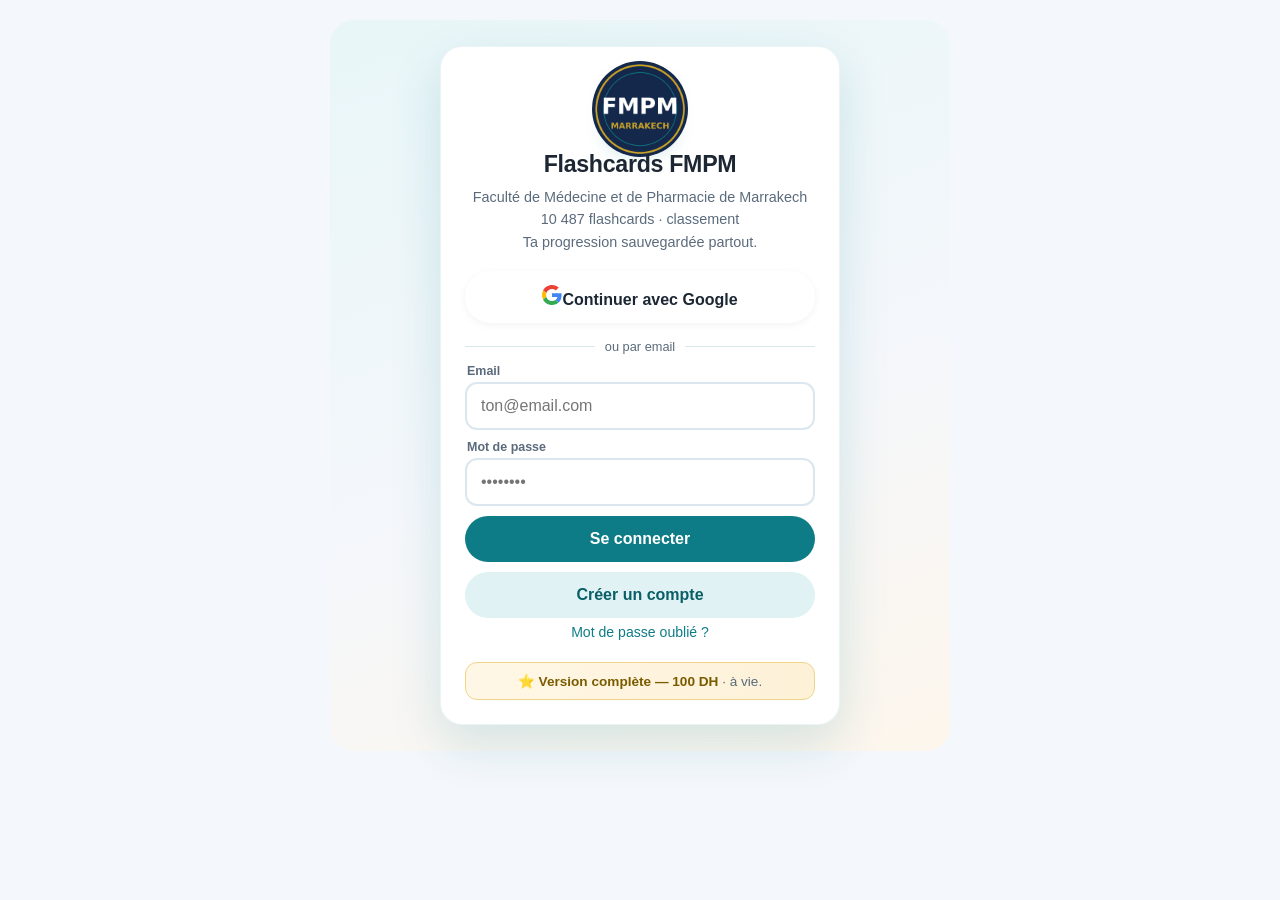
==== classement.html @ a7684d98 "Flashcards fmpm-flashcards app" ====
<!DOCTYPE html>
<html lang="fr">
<head>
<meta charset="UTF-8">
<meta name="viewport" content="width=device-width, initial-scale=1.0, viewport-fit=cover">
<meta name="theme-color" content="#0e7c86">
<title>Classement — Flashcards FMPM</title>
<link rel="stylesheet" href="styles.css">
<link rel="manifest" href="manifest.json">
</head>
<body>
<div id="app"></div>
<script>
/* Vigie de demarrage : si l'app ne s'affiche pas (module bloque,
   navigateur trop ancien...), affiche un message d'aide au lieu d'une page blanche. */
(function () {
  var app = document.getElementById('app');
  if (!app) return;
  function card(title, body) {
    if (app.children.length) return;
    app.innerHTML =
      '<div style="min-height:70vh;display:flex;align-items:center;justify-content:center;padding:24px;font-family:-apple-system,Segoe UI,Roboto,Arial,sans-serif;">' +
      '<div style="max-width:420px;background:#fff;border-radius:16px;box-shadow:0 8px 24px rgba(14,124,134,.15);padding:28px 24px;text-align:center;color:#1c2733;">' +
      '<div style="font-size:2rem;margin-bottom:8px;">&#129657;</div>' +
      '<h2 style="margin:0 0 8px;font-size:1.1rem;">' + title + '</h2>' +
      '<p style="margin:0;font-size:.92rem;line-height:1.6;color:#5b6b7c;">' + body + '</p></div></div>';
  }
  var noImportMap = !('supports' in HTMLScriptElement) || !HTMLScriptElement.supports('importmap');
  if (noImportMap) {
    card('Mets \u00e0 jour ton navigateur',
      'Cette app a besoin d\u2019un navigateur r\u00e9cent. Sur iPhone : R\u00e9glages \u2192 G\u00e9n\u00e9ral \u2192 Mise \u00e0 jour logicielle, ou ouvre ce lien dans Chrome.');
    return;
  }
  setTimeout(function () {
    card('La page n\u2019arrive pas \u00e0 charger',
      'V\u00e9rifie ta connexion internet, d\u00e9sactive ton bloqueur de pub pour ce site, puis recharge la page. Si \u00e7a persiste, ouvre le lien dans Chrome ou un Safari \u00e0 jour.');
  }, 9000);
})();
</script>
</div>
<div id="toast" class="toast" hidden></div>
<script type="module" src="js/classement.js"></script>
<script>
if ('serviceWorker' in navigator) {
  window.addEventListener('load', () => {
    navigator.serviceWorker.register('sw.js').catch(() => {});
  });
}
</script>
</body>
</html>
---- styles.css ----
:root{
  --teal:#0e7c86; --teal-dark:#0a5f66; --teal-light:#e0f2f4;
  --bg:#f4f7fb; --card:#ffffff; --ink:#1c2733; --muted:#5b6b7c;
  --gold:#f5c542; --green:#22a06b; --red:#e05252;
  --radius:16px;
}
*{box-sizing:border-box; -webkit-tap-highlight-color:transparent;}
html,body{margin:0;padding:0;}
body{
  font-family:-apple-system,BlinkMacSystemFont,"Segoe UI",Roboto,Arial,sans-serif;
  background:var(--bg); color:var(--ink);
  min-height:100vh; padding-bottom:86px;
}
#app{max-width:640px;margin:0 auto;padding:14px 14px 20px;}

/* ---------- boot / login ---------- */
.boot{text-align:center;padding:70px 20px;color:var(--muted);}
.boot-logo{font-size:3.2rem;}
.boot-title{font-size:1.5rem;font-weight:800;color:var(--ink);margin-top:8px;}
.boot-sub{margin-top:6px;font-size:.9rem;}
.login-wrap{
  min-height:78vh;display:flex;align-items:center;justify-content:center;
  background:linear-gradient(160deg,#e8f6f8 0%,#f4f7fb 55%,#fdf6ec 100%);
  border-radius:24px;padding:26px 16px;margin:6px -4px 0;
}
.login-card{background:var(--card);border-radius:22px;padding:30px 24px 24px;width:100%;max-width:400px;
  box-shadow:0 18px 50px rgba(14,124,134,.16);border:1px solid rgba(14,124,134,.08);}
.login-logo{width:64px;height:64px;margin:0 auto 10px;border-radius:20px;font-size:2rem;
  display:flex;align-items:center;justify-content:center;color:#fff;
  background:linear-gradient(135deg,#0e7c86,#19b3c0);box-shadow:0 8px 20px rgba(14,124,134,.35);}
.login-card h1{margin:0;text-align:center;font-size:1.45rem;letter-spacing:-.3px;}
.login-sub{text-align:center;color:var(--muted);font-size:.9rem;line-height:1.55;margin:8px 0 18px;}
.btn-google{background:#fff;color:#1c2733;border:1.5px solid #dbe7ee;display:flex;align-items:center;
  justify-content:center;gap:10px;box-shadow:0 2px 8px rgba(0,0,0,.05);}
.btn-google:active{background:#f4f7fb;border-color:#b9cdd9;}
.btn-google:disabled{opacity:.6;}
.fld{display:block;margin-top:10px;}
.fld > span{display:block;font-size:.78rem;font-weight:700;color:var(--muted);margin:0 2px 4px;}
.fld .input{margin-top:0;}
.login-pro{margin-top:16px;text-align:center;font-size:.85rem;color:var(--muted);
  background:linear-gradient(90deg,#fff7e6,#fdf1d7);border:1px solid #f0d488;border-radius:12px;padding:10px 12px;}
.login-pro b{color:#7a5b00;}
.btn{display:block;width:100%;border:none;border-radius:999px;padding:14px;font:inherit;
  font-weight:700;font-size:1rem;cursor:pointer;margin-top:10px;}
.btn-primary{background:var(--teal);color:#fff;}
.btn-primary:active{background:var(--teal-dark);}
.btn-ghost{background:var(--teal-light);color:var(--teal-dark);}
.btn-warn{background:#fff7e6;color:#7a5b00;border:2px solid var(--gold);}
.input{width:100%;font:inherit;padding:13px 14px;border:2px solid #dbe7ee;border-radius:12px;margin-top:8px;}
.input:focus{outline:none;border-color:var(--teal);}
.hr{display:flex;align-items:center;gap:10px;color:var(--muted);font-size:.8rem;margin:16px 0 6px;}
.hr::before,.hr::after{content:"";flex:1;height:1px;background:#dbe7ee;}
.err{background:#fdecec;color:#a02c2c;border-radius:10px;padding:10px 12px;font-size:.85rem;margin-top:10px;display:none;}
.linklike{background:none;border:none;color:var(--teal);font:inherit;font-size:.88rem;cursor:pointer;padding:6px 0;}

/* ---------- header / cards ---------- */
.topbar{display:flex;align-items:center;justify-content:space-between;margin:4px 2px 12px;}
.topbar h2{margin:0;font-size:1.2rem;}
.streak{background:#fff;border-radius:999px;padding:7px 14px;font-weight:800;font-size:.9rem;
  box-shadow:0 2px 8px rgba(0,0,0,.06);}
.xpbar{background:var(--card);border-radius:var(--radius);padding:12px 14px;margin-bottom:12px;
  box-shadow:0 2px 10px rgba(0,0,0,.05);}
.xpbar .row{display:flex;justify-content:space-between;font-size:.82rem;color:var(--muted);margin-bottom:6px;}
.xpbar .row b{color:var(--ink);}
.track{height:8px;background:#e8eef3;border-radius:99px;overflow:hidden;}
.track > div{height:100%;background:linear-gradient(90deg,var(--teal),#19b3c0);border-radius:99px;transition:width .3s;}
.grid{display:grid;grid-template-columns:1fr 1fr;gap:10px;}
.disc{background:var(--card);border-radius:var(--radius);padding:16px 14px;box-shadow:0 2px 10px rgba(0,0,0,.05);
  cursor:pointer;border:2px solid transparent;text-align:left;font:inherit;}
.disc:active{border-color:var(--teal);}
.disc .emoji{font-size:1.7rem;}
.disc h3{margin:8px 0 2px;font-size:.98rem;}
.disc small{color:var(--muted);font-size:.78rem;}
.disc .pbar{margin-top:10px;}
.chapter{margin:14px 2px 6px;font-size:.82rem;font-weight:800;color:var(--muted);text-transform:uppercase;letter-spacing:.5px;}
.topic{background:var(--card);border-radius:12px;padding:13px 14px;margin-bottom:8px;display:flex;
  align-items:center;justify-content:space-between;gap:10px;cursor:pointer;box-shadow:0 1px 6px rgba(0,0,0,.04);
  border:none;width:100%;font:inherit;text-align:left;}
.topic .t{font-weight:600;font-size:.93rem;}
.topic .c{font-size:.75rem;color:var(--muted);margin-top:2px;}
.topic .pct{font-size:.78rem;font-weight:800;color:var(--teal);white-space:nowrap;}
.back{background:none;border:none;color:var(--teal);font:inherit;font-weight:700;cursor:pointer;padding:8px 0;font-size:.95rem;}

/* ---------- flip cards ---------- */
.progress-line{font-size:.82rem;color:var(--muted);margin:2px 2px 10px;display:flex;justify-content:space-between;}
.fcard{background:var(--card);border-radius:20px;min-height:300px;display:flex;flex-direction:column;
  justify-content:center;align-items:center;text-align:center;padding:28px 22px;cursor:pointer;
  box-shadow:0 8px 24px rgba(14,124,134,.12);user-select:none;}
.fcard .q{font-size:1.12rem;font-weight:700;line-height:1.5;}
.fcard .a{font-size:1.02rem;line-height:1.6;white-space:pre-line;}
.fcard .hint{margin-top:14px;font-size:.75rem;color:var(--muted);}
.fcard.flipped{background:#f0fafb;border:2px solid var(--teal-light);}
.fcard-nav{display:flex;gap:10px;margin-top:14px;}
.fcard-nav .btn{margin-top:0;}
.star-row{display:flex;justify-content:center;gap:10px;margin-top:10px;}
.iconbtn{background:var(--card);border:2px solid #dbe7ee;border-radius:999px;width:52px;height:52px;
  font-size:1.3rem;cursor:pointer;}
.iconbtn.on{border-color:var(--gold);background:#fff7e6;}
.demo-note{background:#fff7e6;border:2px solid var(--gold);border-radius:12px;padding:12px 14px;
  font-size:.85rem;color:#7a5b00;margin-bottom:12px;line-height:1.5;}

/* ---------- lock / paywall ---------- */
.lock{background:var(--card);border-radius:20px;padding:30px 22px;text-align:center;
  box-shadow:0 10px 30px rgba(14,124,134,.12);margin-top:20px;}
.lock .big{font-size:3rem;}
.lock h2{margin:10px 0 6px;}
.lock p{color:var(--muted);font-size:.92rem;line-height:1.6;}
.code-row{display:flex;gap:8px;margin-top:12px;}
.code-row .input{margin-top:0;font-family:monospace;text-transform:uppercase;}

/* ---------- MCQ ---------- */
.mcq-setup{background:var(--card);border-radius:var(--radius);padding:18px;box-shadow:0 2px 10px rgba(0,0,0,.05);}
.opt{display:block;width:100%;text-align:left;background:var(--card);border:2px solid #dbe7ee;
  border-radius:12px;padding:14px;font:inherit;font-size:.95rem;margin-bottom:10px;cursor:pointer;line-height:1.45;}
.opt.correct{border-color:var(--green);background:#e9f9f1;}
.opt.wrong{border-color:var(--red);background:#fdecec;}
.opt:disabled{cursor:default;opacity:.95;}
.opt .letter{display:inline-block;width:26px;height:26px;border-radius:50%;background:var(--teal-light);
  color:var(--teal-dark);font-weight:800;font-size:.8rem;text-align:center;line-height:26px;margin-right:10px;}
.mcq-q{background:var(--card);border-radius:var(--radius);padding:20px 18px;margin-bottom:14px;
  font-size:1.05rem;font-weight:700;line-height:1.55;box-shadow:0 2px 10px rgba(0,0,0,.05);}
.mcq-explain{background:#eef6ff;border-radius:12px;padding:12px 14px;font-size:.88rem;margin:12px 0;line-height:1.55;}
.result{background:var(--card);border-radius:20px;padding:28px 22px;text-align:center;
  box-shadow:0 10px 30px rgba(14,124,134,.12);margin-top:16px;}
.result .score{font-size:2.6rem;font-weight:800;color:var(--teal);}
.quizpick{display:grid;grid-template-columns:1fr 1fr;gap:10px;margin-top:12px;}

/* ---------- leaderboard ---------- */
.tabs{display:flex;gap:8px;margin-bottom:12px;}
.tabs button{flex:1;border:none;border-radius:999px;padding:10px;font:inherit;font-weight:700;
  background:var(--teal-light);color:var(--teal-dark);cursor:pointer;font-size:.88rem;}
.tabs button.on{background:var(--teal);color:#fff;}
.lb-row{display:flex;align-items:center;gap:12px;background:var(--card);border-radius:12px;
  padding:11px 14px;margin-bottom:8px;box-shadow:0 1px 6px rgba(0,0,0,.04);}
.lb-row.me{border:2px solid var(--teal);}
.lb-rank{font-weight:800;width:30px;text-align:center;font-size:1rem;}
.lb-name{flex:1;font-weight:600;font-size:.92rem;}
.lb-xp{font-weight:800;color:var(--teal);font-size:.9rem;white-space:nowrap;}
.avatar{width:34px;height:34px;border-radius:50%;background:var(--teal-light);display:flex;
  align-items:center;justify-content:center;font-weight:800;color:var(--teal-dark);overflow:hidden;flex:none;}
.avatar img{width:100%;height:100%;object-fit:cover;}

/* ---------- plan ---------- */
.week{background:var(--card);border-radius:var(--radius);padding:16px;margin-bottom:10px;
  box-shadow:0 2px 10px rgba(0,0,0,.05);}
.week-head{display:flex;justify-content:space-between;align-items:center;cursor:pointer;
  background:none;border:none;width:100%;font:inherit;text-align:left;padding:0;}
.week-head h3{margin:0;font-size:.98rem;}
.week-head small{color:var(--muted);}
.phase{display:inline-block;font-size:.7rem;font-weight:800;background:var(--teal-light);
  color:var(--teal-dark);border-radius:99px;padding:3px 10px;margin-bottom:8px;}
.task{display:flex;gap:10px;align-items:flex-start;padding:9px 0;border-top:1px solid #eef2f6;
  font-size:.9rem;line-height:1.5;cursor:pointer;}
.task input{width:20px;height:20px;margin-top:2px;accent-color:var(--teal);flex:none;}
.task.done span{text-decoration:line-through;color:var(--muted);}

/* ---------- profile ---------- */
.kv{background:var(--card);border-radius:var(--radius);padding:16px;margin-bottom:10px;
  box-shadow:0 2px 10px rgba(0,0,0,.05);font-size:.92rem;}
.kv .r{display:flex;justify-content:space-between;padding:7px 0;border-bottom:1px solid #eef2f6;}
.kv .r:last-child{border-bottom:none;}
.kv .k{color:var(--muted);}
.kv .v{font-weight:700;}
.badge{display:inline-block;background:linear-gradient(135deg,#f5c542,#e8a91c);color:#5c430a;
  font-weight:800;font-size:.75rem;border-radius:99px;padding:4px 12px;}

/* ---------- MCQ multi-réponses ---------- */
.mopt{display:flex;align-items:flex-start;gap:10px;width:100%;text-align:left;background:var(--card);
  border:2px solid #dbe7ee;border-radius:12px;padding:13px 14px;font:inherit;font-size:.95rem;
  margin-bottom:10px;cursor:pointer;line-height:1.45;}
.mopt .mbox{flex:none;width:24px;height:24px;border-radius:7px;border:2px solid #b9cdd9;margin-top:1px;
  display:flex;align-items:center;justify-content:center;font-size:.85rem;color:#fff;background:#fff;
  transition:all .15s;}
.mopt .letter{display:inline-block;width:26px;height:26px;flex:none;border-radius:50%;background:var(--teal-light);
  color:var(--teal-dark);font-weight:800;font-size:.8rem;text-align:center;line-height:26px;margin-top:0;}
.mopt.sel{border-color:var(--teal);background:#f0fafb;}
.mopt.sel .mbox{background:var(--teal);border-color:var(--teal);}
.mopt.sel .mbox::after{content:"✓";}
.mopt.good{border-color:var(--green);background:#e9f9f1;}
.mopt.good .mbox{background:var(--green);border-color:var(--green);}
.mopt.good .mbox::after{content:"✓";}
.mopt.bad{border-color:var(--red);background:#fdecec;}
.mopt.bad .mbox{background:var(--red);border-color:var(--red);}
.mopt.bad .mbox::after{content:"✕";}
.mopt.missed{border-color:var(--gold);background:#fff7e6;}
.mopt.missed .mbox{border-color:var(--gold);}
.mopt:disabled{cursor:default;}
.mopt .obody{flex:1;}
.mexp{font-size:.83rem;color:var(--muted);margin-top:8px;padding-top:8px;border-top:1px dashed #dbe7ee;line-height:1.55;}
.mexp b{color:var(--ink);}
.confirmbar{position:sticky;bottom:86px;margin:14px -4px 0;padding:10px 4px;
  background:linear-gradient(transparent,var(--bg) 40%);}
.qcm-count{display:grid;grid-template-columns:1fr 1fr;gap:10px;margin-top:12px;}
.qcm-count .btn{margin-top:0;}
.verdict{display:flex;align-items:center;gap:10px;border-radius:12px;padding:12px 14px;
  font-size:.92rem;font-weight:700;margin-bottom:12px;line-height:1.5;}
.verdict.perfect{background:#e9f9f1;color:#146c43;}
.verdict.partial{background:#fff7e6;color:#7a5b00;}
.verdict.zero{background:#fdecec;color:#a02c2c;}

/* ---------- tabbar / toast ---------- */
.tabbar{position:fixed;bottom:0;left:0;right:0;background:#fff;border-top:1px solid #e3eaF0;
  display:flex;z-index:50;padding:6px 4px calc(8px + env(safe-area-inset-bottom));}
.tabbar button{flex:1;background:none;border:none;font-size:1.35rem;cursor:pointer;color:#9fb0bd;
  display:flex;flex-direction:column;align-items:center;gap:2px;font:inherit;}
.tabbar button span{font-size:.62rem;font-weight:700;}
.tabbar button.on{color:var(--teal);}
.tabbar a{flex:1;background:none;border:none;font-size:1.35rem;cursor:pointer;color:#9fb0bd;
  display:flex;flex-direction:column;align-items:center;gap:2px;font:inherit;text-decoration:none;}
.tabbar a span{font-size:.62rem;font-weight:700;}
.tabbar a.on{color:var(--teal);}
.tabbar img.tablogo{width:26px;height:26px;object-fit:contain;}
.toast{position:fixed;bottom:96px;left:50%;transform:translateX(-50%);background:#1c2733;color:#fff;
  padding:12px 20px;border-radius:999px;font-size:.88rem;z-index:99;box-shadow:0 6px 20px rgba(0,0,0,.25);
  max-width:90vw;text-align:center;}
.empty{text-align:center;color:var(--muted);padding:40px 20px;font-size:.92rem;line-height:1.6;}
/* ---------- UM6SS ---------- */
.um6ss-head{display:flex;align-items:center;gap:12px;margin:6px 0 2px;}
.um6ss-head img{width:52px;height:52px;object-fit:contain;}
.um6ss-tabs{display:flex;gap:8px;margin:12px 0;}
.um6ss-tabs button{flex:1;border:2px solid #e0f2f4;background:#fff;border-radius:12px;padding:12px 8px;
  font:inherit;font-weight:700;font-size:.92rem;color:#0a5f66;cursor:pointer;}
.um6ss-tabs button.on{background:#0e7c86;border-color:#0e7c86;color:#fff;}
.case-card{display:block;background:#fff;border:2px solid #e0f2f4;border-radius:14px;padding:14px;margin:10px 0;
  text-decoration:none;color:inherit;}
.case-card h3{margin:0 0 6px;font-size:1rem;}
.case-card p{margin:0;font-size:.85rem;color:#5b6b7c;line-height:1.5;}
.case-card .meta{display:flex;gap:8px;margin-top:8px;font-size:.78rem;color:#0a5f66;font-weight:700;}
.scenario{background:#eef7f8;border-left:4px solid #0e7c86;border-radius:0 12px 12px 0;padding:12px 14px;
  font-size:.9rem;line-height:1.65;margin:12px 0;}
.reveal{background:#fff8e6;border:1px solid #f0d98c;border-radius:12px;padding:12px 14px;
  font-size:.88rem;line-height:1.6;margin:12px 0;}
.reveal b{color:#8a6d1a;}
.q-step{font-size:.78rem;font-weight:700;color:#0a5f66;letter-spacing:.4px;margin:14px 0 4px;}
.small{font-size:.8rem;color:var(--muted);line-height:1.55;}
.mt{margin-top:14px;}

/* ---------- accueil v2 : pilules + recherche + cartes sujets ---------- */
.searchbar{position:sticky;top:0;z-index:5;background:var(--bg);padding:8px 0 10px;}
.searchbar input{width:100%;font:inherit;padding:12px 18px;border:2px solid #dbe7ee;border-radius:999px;background:#fff;}
.searchbar input:focus{outline:none;border-color:var(--teal);}
.pills{display:flex;gap:8px;overflow-x:auto;padding:2px 2px 10px;scrollbar-width:none;-webkit-overflow-scrolling:touch;}
.pills::-webkit-scrollbar{display:none;}
.pill{flex:none;background:#fff;border:2px solid #e3eef4;border-radius:999px;padding:10px 16px;
  font:inherit;font-weight:700;font-size:.88rem;color:var(--ink);cursor:pointer;white-space:nowrap;}
.pill span{font-weight:400;color:var(--muted);font-size:.78rem;margin-left:3px;}
.pill.on{background:var(--teal);border-color:var(--teal);color:#fff;}
.pill.on span{color:#d7eef0;}
.disc-sub{text-align:center;color:var(--muted);font-size:.85rem;margin:2px 0 4px;}
.chap{margin:16px 2px 8px;font-size:.78rem;font-weight:800;color:var(--teal);
  text-transform:uppercase;letter-spacing:1.4px;}
.tcard{background:#fff;border-radius:20px;padding:18px 16px;box-shadow:0 2px 10px rgba(0,0,0,.05);
  text-decoration:none;color:inherit;display:block;}
.tcard:active{transform:scale(.98);}
.tcard .tt{font-weight:800;font-size:1.02rem;line-height:1.28;}
.tcard .tc{color:var(--muted);font-size:.83rem;margin-top:5px;}
.tcard .go{color:var(--teal);font-weight:700;margin-top:10px;font-size:.92rem;}
.patho-banner{display:flex;align-items:center;justify-content:space-between;background:#fff;
  border-radius:var(--radius);padding:14px 16px;margin-top:14px;box-shadow:0 2px 10px rgba(0,0,0,.05);
  text-decoration:none;color:inherit;}
.patho-banner small{color:var(--muted);display:block;font-size:.75rem;margin-top:2px;}
.patho-banner .go{color:var(--teal);font-weight:700;white-space:nowrap;}
.demo-note{background:#fff7e6;border:1px solid #f0d488;border-radius:12px;padding:10px 12px;
  font-size:.83rem;color:#7a5b00;margin:10px 0;}
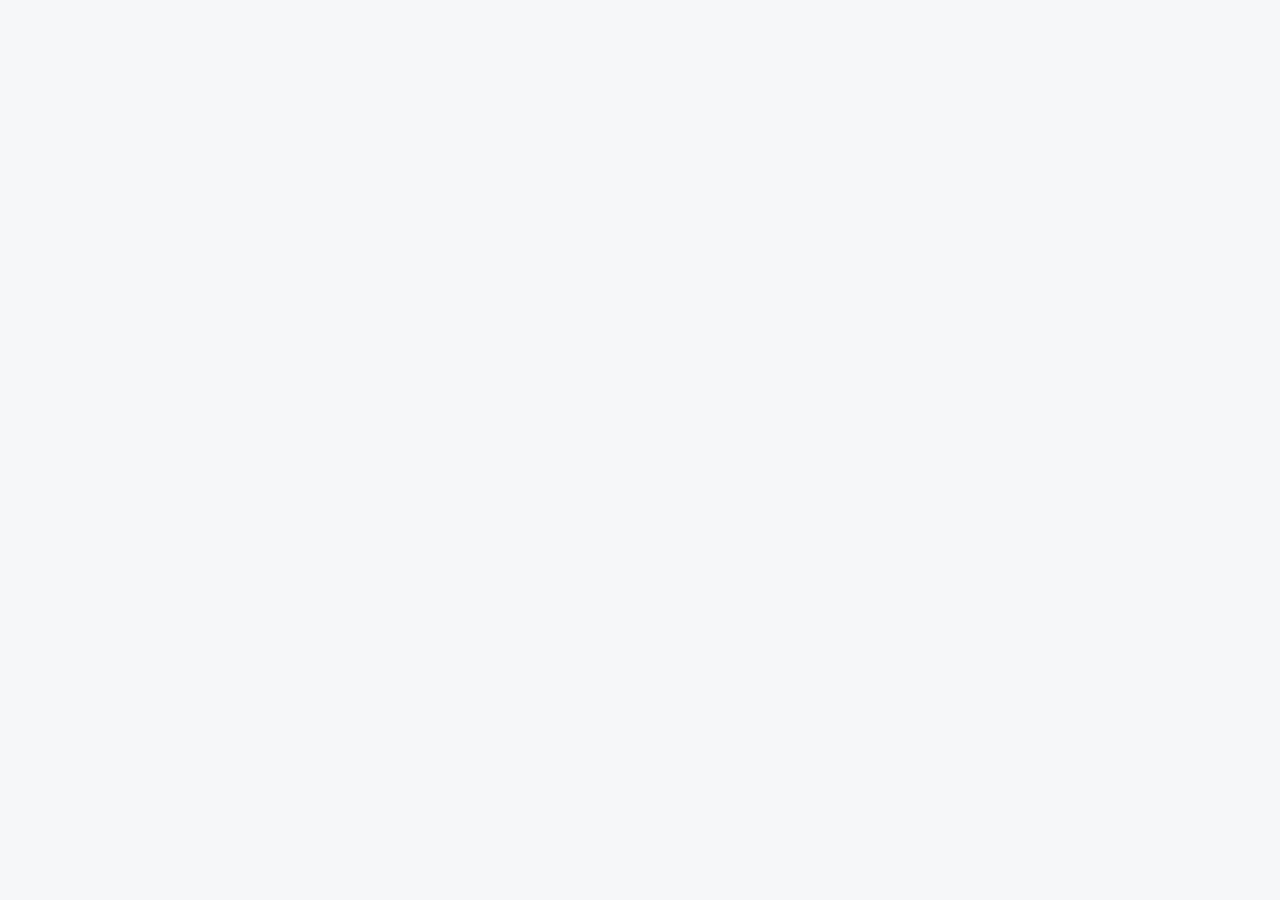
==== commit 1a7c8447: "Flashcards fmpm-flashcards app" ====
--- a/classement.html
+++ b/classement.html
@@ -3,10 +3,12 @@
 <head>
 <meta charset="UTF-8">
 <meta name="viewport" content="width=device-width, initial-scale=1.0, viewport-fit=cover">
-<meta name="theme-color" content="#0e7c86">
+<meta name="theme-color" content="#0e2a44">
 <title>Classement — Flashcards FMPM</title>
 <link rel="stylesheet" href="styles.css">
 <link rel="manifest" href="manifest.json">
+<link rel="icon" href="icon-512.png">
+<link rel="apple-touch-icon" href="icon-192.png">
 </head>
 <body>
 <div id="app"></div>
@@ -21,7 +23,7 @@
     app.innerHTML =
       '<div style="min-height:70vh;display:flex;align-items:center;justify-content:center;padding:24px;font-family:-apple-system,Segoe UI,Roboto,Arial,sans-serif;">' +
       '<div style="max-width:420px;background:#fff;border-radius:16px;box-shadow:0 8px 24px rgba(14,124,134,.15);padding:28px 24px;text-align:center;color:#1c2733;">' +
-      '<div style="font-size:2rem;margin-bottom:8px;">&#129657;</div>' +
+      '<div style="margin-bottom:8px;color:#0e7c7b;display:flex;justify-content:center;"><svg width="36" height="36" viewBox="0 0 24 24" fill="none" stroke="currentColor" stroke-width="2" stroke-linecap="round" stroke-linejoin="round"><path d="M12 3 2.5 20h19L12 3z"/><path d="M12 10v4M12 17.5v.5"/></svg></div>' +
       '<h2 style="margin:0 0 8px;font-size:1.1rem;">' + title + '</h2>' +
       '<p style="margin:0;font-size:.92rem;line-height:1.6;color:#5b6b7c;">' + body + '</p></div></div>';
   }
--- a/styles.css
+++ b/styles.css
@@ -1,81 +1,171 @@
+/* ============================================================================
+   Flashcards FMPM — Clean Premium (porté de l'aperçu approuvé 2026-10-26).
+   Jetons : bg #f6f7f9, surface #fff, ink #0f2237, navy #0e2a44,
+   teal #0e7c7b, gold #c19a4b, radius 18px.
+   Polices : Manrope (UI) + Newsreader (titres / questions) — Google Fonts,
+   avec replis système hors-ligne. Mode sombre : prefers-color-scheme.
+   Règles anti-régression : icônes = SVG en ligne (jamais de glyphes de
+   police — ils se coupent sur téléphone) ; les règles de rangée sont
+   limitées aux enfants directs (ex. .feat-list > li) ; les cartes flip
+   grandissent avec leur contenu (faces dans une même cellule de grille).
+   ============================================================================ */
+@import url('https://fonts.googleapis.com/css2?family=Manrope:wght@400;500;600;700;800&family=Newsreader:ital,opsz,wght@0,6..72,500;0,6..72,600;1,6..72,500&display=swap');
+
 :root{
-  --teal:#0e7c86; --teal-dark:#0a5f66; --teal-light:#e0f2f4;
-  --bg:#f4f7fb; --card:#ffffff; --ink:#1c2733; --muted:#5b6b7c;
-  --gold:#f5c542; --green:#22a06b; --red:#e05252;
-  --radius:16px;
+  --bg:#f6f7f9; --surface:#ffffff; --surface2:#eef1f4; --line:#e3e8ee;
+  --ink:#0f2237; --ink2:#3d5269; --muted:#6b7f92;
+  --navy:#0e2a44; --navy2:#12365a;
+  --teal:#0e7c7b; --teal2:#0a5e5d; --teal-dark:#0a5f66; --teal-soft:#e6f3f2; --teal-light:#e0f2f4;
+  --gold:#c19a4b; --gold-soft:#fdf3dc; --gold-bright:#f5c542;
+  --green:#157a4c; --green-soft:#e6f4ec; --red:#c0392b; --red-soft:#fdecea;
+  --radius:18px;
+  --shadow:0 12px 32px rgba(14,42,68,.08);
+  --shadow2:0 4px 14px rgba(14,42,68,.06);
+}
+@media (prefers-color-scheme: dark){
+  :root{
+    --bg:#0b1420; --surface:#121f31; --surface2:#18293f; --line:#24344c;
+    --ink:#eef3f8; --ink2:#b9c9d9; --muted:#8aa0b5;
+    /* --navy NE DOIT PAS basculer en clair en mode sombre : les cartes
+       .hero/.today-card/.resume-card/.me-card ont un fond
+       navy + texte blanc — avec --navy:#eaf1f8 le texte blanc devenait
+       invisible sur fond pâle (bug Plan 2026-10-26). Navy reste #0e2a44. */
+    --teal-dark:#7dd3d2; /* texte sarcelle clair sur fonds sombres en mode sombre */
+    --teal-soft:#143636; --gold-soft:#2e2716; --red-soft:#3a1d1a; --green-soft:#173628;
+    --teal-light:#143636;
+    --shadow:0 12px 32px rgba(0,0,0,.35);
+  }
 }
 *{box-sizing:border-box; -webkit-tap-highlight-color:transparent;}
 html,body{margin:0;padding:0;}
 body{
-  font-family:-apple-system,BlinkMacSystemFont,"Segoe UI",Roboto,Arial,sans-serif;
+  font-family:Manrope,system-ui,-apple-system,"Segoe UI",Roboto,Arial,sans-serif;
   background:var(--bg); color:var(--ink);
   min-height:100vh; padding-bottom:86px;
+  -webkit-font-smoothing:antialiased;
 }
+h1,h2,h3,.serif{font-family:Newsreader,Georgia,serif;}
 #app{max-width:640px;margin:0 auto;padding:14px 14px 20px;}
+a{color:var(--teal);}
+img{max-width:100%;}
 
 /* ---------- boot / login ---------- */
 .boot{text-align:center;padding:70px 20px;color:var(--muted);}
 .boot-logo{font-size:3.2rem;}
 .boot-title{font-size:1.5rem;font-weight:800;color:var(--ink);margin-top:8px;}
 .boot-sub{margin-top:6px;font-size:.9rem;}
+
+/* Hero déconnecté (page de connexion) */
+.hero{background:var(--navy);color:#fff;border-radius:24px;padding:28px 22px;margin:6px 0 0;
+  box-shadow:var(--shadow);}
+@media (prefers-color-scheme: dark){ .hero{background:#0e2a44;color:#fff;} }
+/* Contraste mode sombre — cartes à fond navy + texte blanc : le fond
+   doit rester navy sombre (comme .hero ci-dessus), sinon le texte blanc
+   est invisible. Idem pour les verdicts : texte fixe sombre sur fond
+   *-soft qui bascule en sombre en mode sombre → texte clair. */
+@media (prefers-color-scheme: dark){
+  .today-card,.resume-card,.me-card{background:#0e2a44;color:#fff;}
+  .verdict.perfect{color:#7ddba8;} .verdict.partial{color:#f5c542;} .verdict.zero{color:#ff9a8a;}
+  .reveal b{color:#f5c542;}
+}
+.hero-eyebrow{margin:0 0 10px;font-size:12px;font-weight:800;letter-spacing:.12em;text-transform:uppercase;color:var(--gold);}
+.hero-title{margin:0;font-family:Newsreader,Georgia,serif;font-weight:600;font-size:clamp(30px,7.5vw,40px);line-height:1.08;letter-spacing:-.01em;color:#fff;}
+.hero-sub{margin:12px 0 0;font-size:15px;line-height:1.65;color:rgba(255,255,255,.85);}
+.hero-stats{display:flex;gap:18px;flex-wrap:wrap;margin-top:20px;padding-top:16px;border-top:1px solid rgba(255,255,255,.15);font-size:13px;color:rgba(255,255,255,.8);}
+.hero-stats b{color:#fff;font-size:16px;}
+.demo-flip{margin-top:20px;}
+.demo-flip-head{display:flex;justify-content:space-between;font-size:11px;font-weight:800;letter-spacing:.1em;text-transform:uppercase;color:var(--gold-bright);margin-bottom:8px;}
+.demo-card{background:#fff;color:#0f2237;border-radius:16px;padding:22px;cursor:pointer;
+  display:grid;min-height:170px;box-shadow:0 8px 24px rgba(0,0,0,.25);user-select:none;}
+.demo-face{grid-area:1/1;display:flex;flex-direction:column;}
+.demo-face[hidden]{display:none;}
+.demo-tag{font-size:11px;font-weight:800;letter-spacing:.1em;text-transform:uppercase;color:#6b7f92;}
+.demo-q{font-family:Newsreader,Georgia,serif;font-weight:600;font-size:20px;line-height:1.3;margin:14px 0 8px;color:#0f2237;}
+.demo-a{font-size:17px;line-height:1.55;margin:14px 0 8px;color:#0f2237;}
+.demo-hint{margin-top:auto;font-size:12.5px;font-weight:700;color:#6b7f92;}
+.demo-card.flipped{background:var(--teal);color:#fff;}
+.demo-card.flipped .demo-tag,.demo-card.flipped .demo-a{color:#fff;}
+.demo-card.flipped .demo-hint{color:rgba(255,255,255,.75);}
+.demo-src{margin:10px 2px 0;font-size:12px;color:rgba(255,255,255,.6);line-height:1.5;}
+.btn-gold{background:var(--gold);color:#1c1608;}
+.btn-gold:active{background:#a8873c;}
+
+.landing-feats{padding:32px 4px 8px;}
+.landing-feats h2{font-size:26px;line-height:1.15;margin:0 0 8px;}
+.feat-list{list-style:none;margin:0;padding:0;}
+.feat-list > li{display:flex;gap:14px;padding:16px 0;border-bottom:1px solid var(--line);align-items:flex-start;}
+.feat-list > li:last-child{border-bottom:none;}
+.feat-ic{flex:none;width:40px;height:40px;border-radius:11px;background:var(--teal-soft);color:var(--teal);
+  display:flex;align-items:center;justify-content:center;padding:0;border:0;}
+.feat-ic img{width:30px;height:30px;object-fit:contain;background:#fff;border-radius:6px;}
+.feat-list b{font-size:15.5px;}
+.feat-list p{margin:4px 0 0;font-size:14px;line-height:1.6;color:var(--ink2);}
+
 .login-wrap{
-  min-height:78vh;display:flex;align-items:center;justify-content:center;
+  min-height:60vh;display:flex;align-items:center;justify-content:center;
   background:linear-gradient(160deg,#e8f6f8 0%,#f4f7fb 55%,#fdf6ec 100%);
-  border-radius:24px;padding:26px 16px;margin:6px -4px 0;
+  border-radius:24px;padding:26px 16px;margin:14px -4px 0;
 }
-.login-card{background:var(--card);border-radius:22px;padding:30px 24px 24px;width:100%;max-width:400px;
-  box-shadow:0 18px 50px rgba(14,124,134,.16);border:1px solid rgba(14,124,134,.08);}
-.login-logo{width:64px;height:64px;margin:0 auto 10px;border-radius:20px;font-size:2rem;
-  display:flex;align-items:center;justify-content:center;color:#fff;
-  background:linear-gradient(135deg,#0e7c86,#19b3c0);box-shadow:0 8px 20px rgba(14,124,134,.35);}
-.login-card h1{margin:0;text-align:center;font-size:1.45rem;letter-spacing:-.3px;}
+@media (prefers-color-scheme: dark){ .login-wrap{background:linear-gradient(160deg,#12283d 0%,#0b1420 60%,#1c1608 100%);} }
+.login-card{background:var(--surface);border-radius:22px;padding:30px 24px 24px;width:100%;max-width:400px;
+  box-shadow:var(--shadow);border:1px solid var(--line);}
+.login-logo{width:64px;height:64px;margin:0 auto 10px;border-radius:20px;
+  display:flex;align-items:center;justify-content:center;
+  background:#fff;box-shadow:0 8px 20px rgba(14,42,68,.35);}
+.login-logo img{width:56px;height:56px;object-fit:contain;border-radius:14px;display:block;}
+.login-card h1{margin:0;text-align:center;font-size:1.45rem;letter-spacing:-.3px;font-family:Newsreader,Georgia,serif;}
 .login-sub{text-align:center;color:var(--muted);font-size:.9rem;line-height:1.55;margin:8px 0 18px;}
-.btn-google{background:#fff;color:#1c2733;border:1.5px solid #dbe7ee;display:flex;align-items:center;
+.btn-google{background:var(--surface);color:var(--ink);border:1.5px solid var(--line);display:flex;align-items:center;
   justify-content:center;gap:10px;box-shadow:0 2px 8px rgba(0,0,0,.05);}
-.btn-google:active{background:#f4f7fb;border-color:#b9cdd9;}
+.btn-google:active{background:var(--surface2);}
 .btn-google:disabled{opacity:.6;}
 .fld{display:block;margin-top:10px;}
 .fld > span{display:block;font-size:.78rem;font-weight:700;color:var(--muted);margin:0 2px 4px;}
 .fld .input{margin-top:0;}
+.fld-note{display:block;font-size:12.5px;font-weight:400;color:var(--muted);margin:6px 2px 0;line-height:1.5;}
 .login-pro{margin-top:16px;text-align:center;font-size:.85rem;color:var(--muted);
-  background:linear-gradient(90deg,#fff7e6,#fdf1d7);border:1px solid #f0d488;border-radius:12px;padding:10px 12px;}
+  background:var(--gold-soft);border:1px solid #f0d488;border-radius:12px;padding:10px 12px;}
 .login-pro b{color:#7a5b00;}
+@media (prefers-color-scheme: dark){ .login-pro b{color:#f5c542;} }
 .btn{display:block;width:100%;border:none;border-radius:999px;padding:14px;font:inherit;
   font-weight:700;font-size:1rem;cursor:pointer;margin-top:10px;}
 .btn-primary{background:var(--teal);color:#fff;}
-.btn-primary:active{background:var(--teal-dark);}
-.btn-ghost{background:var(--teal-light);color:var(--teal-dark);}
-.btn-warn{background:#fff7e6;color:#7a5b00;border:2px solid var(--gold);}
-.input{width:100%;font:inherit;padding:13px 14px;border:2px solid #dbe7ee;border-radius:12px;margin-top:8px;}
+.btn-primary:active{background:var(--teal2);}
+.btn-ghost{background:var(--teal-soft);color:var(--teal-dark);}
+@media (prefers-color-scheme: dark){ .btn-ghost{color:var(--teal);} }
+.btn-warn{background:#fff7e6;color:#7a5b00;border:2px solid var(--gold-bright);}
+.input{width:100%;font:inherit;padding:13px 14px;border:2px solid var(--line);border-radius:12px;margin-top:8px;
+  background:var(--surface);color:var(--ink);}
 .input:focus{outline:none;border-color:var(--teal);}
+select.input{appearance:auto;}
 .hr{display:flex;align-items:center;gap:10px;color:var(--muted);font-size:.8rem;margin:16px 0 6px;}
-.hr::before,.hr::after{content:"";flex:1;height:1px;background:#dbe7ee;}
-.err{background:#fdecec;color:#a02c2c;border-radius:10px;padding:10px 12px;font-size:.85rem;margin-top:10px;display:none;}
+.hr::before,.hr::after{content:"";flex:1;height:1px;background:var(--line);}
+.err{background:var(--red-soft);color:var(--red);border-radius:10px;padding:10px 12px;font-size:.85rem;margin-top:10px;display:none;}
 .linklike{background:none;border:none;color:var(--teal);font:inherit;font-size:.88rem;cursor:pointer;padding:6px 0;}
 
 /* ---------- header / cards ---------- */
 .topbar{display:flex;align-items:center;justify-content:space-between;margin:4px 2px 12px;}
 .topbar h2{margin:0;font-size:1.2rem;}
-.streak{background:#fff;border-radius:999px;padding:7px 14px;font-weight:800;font-size:.9rem;
-  box-shadow:0 2px 8px rgba(0,0,0,.06);}
-.xpbar{background:var(--card);border-radius:var(--radius);padding:12px 14px;margin-bottom:12px;
-  box-shadow:0 2px 10px rgba(0,0,0,.05);}
+.streak{background:var(--surface);border-radius:999px;padding:7px 14px;font-weight:800;font-size:.9rem;
+  box-shadow:var(--shadow2);}
+.xpbar{background:var(--surface);border-radius:var(--radius);padding:12px 14px;margin-bottom:12px;
+  box-shadow:var(--shadow2);}
 .xpbar .row{display:flex;justify-content:space-between;font-size:.82rem;color:var(--muted);margin-bottom:6px;}
 .xpbar .row b{color:var(--ink);}
-.track{height:8px;background:#e8eef3;border-radius:99px;overflow:hidden;}
+.track{height:8px;background:var(--surface2);border-radius:99px;overflow:hidden;}
 .track > div{height:100%;background:linear-gradient(90deg,var(--teal),#19b3c0);border-radius:99px;transition:width .3s;}
 .grid{display:grid;grid-template-columns:1fr 1fr;gap:10px;}
-.disc{background:var(--card);border-radius:var(--radius);padding:16px 14px;box-shadow:0 2px 10px rgba(0,0,0,.05);
-  cursor:pointer;border:2px solid transparent;text-align:left;font:inherit;}
+.disc{background:var(--surface);border-radius:var(--radius);padding:16px 14px;box-shadow:var(--shadow2);
+  cursor:pointer;border:2px solid transparent;text-align:left;font:inherit;color:var(--ink);}
 .disc:active{border-color:var(--teal);}
 .disc .emoji{font-size:1.7rem;}
 .disc h3{margin:8px 0 2px;font-size:.98rem;}
 .disc small{color:var(--muted);font-size:.78rem;}
 .disc .pbar{margin-top:10px;}
 .chapter{margin:14px 2px 6px;font-size:.82rem;font-weight:800;color:var(--muted);text-transform:uppercase;letter-spacing:.5px;}
-.topic{background:var(--card);border-radius:12px;padding:13px 14px;margin-bottom:8px;display:flex;
-  align-items:center;justify-content:space-between;gap:10px;cursor:pointer;box-shadow:0 1px 6px rgba(0,0,0,.04);
-  border:none;width:100%;font:inherit;text-align:left;}
+.topic{background:var(--surface);border-radius:12px;padding:13px 14px;margin-bottom:8px;display:flex;
+  align-items:center;justify-content:space-between;gap:10px;cursor:pointer;box-shadow:var(--shadow2);
+  border:none;width:100%;font:inherit;text-align:left;color:var(--ink);}
 .topic .t{font-weight:600;font-size:.93rem;}
 .topic .c{font-size:.75rem;color:var(--muted);margin-top:2px;}
 .topic .pct{font-size:.78rem;font-weight:800;color:var(--teal);white-space:nowrap;}
@@ -83,25 +173,29 @@
 
 /* ---------- flip cards ---------- */
 .progress-line{font-size:.82rem;color:var(--muted);margin:2px 2px 10px;display:flex;justify-content:space-between;}
-.fcard{background:var(--card);border-radius:20px;min-height:300px;display:flex;flex-direction:column;
-  justify-content:center;align-items:center;text-align:center;padding:28px 22px;cursor:pointer;
-  box-shadow:0 8px 24px rgba(14,124,134,.12);user-select:none;}
-.fcard .q{font-size:1.12rem;font-weight:700;line-height:1.5;}
-.fcard .a{font-size:1.02rem;line-height:1.6;white-space:pre-line;}
+.fcard{background:var(--surface);border-radius:20px;min-height:300px;display:grid;cursor:pointer;
+  box-shadow:var(--shadow);user-select:none;padding:0;}
+.fcard .fcard-face{grid-area:1/1;display:flex;flex-direction:column;justify-content:center;align-items:center;
+  text-align:center;padding:28px 22px;}
+.fcard .fcard-face[hidden]{display:none;}
+.fcard .q{font-family:Newsreader,Georgia,serif;font-weight:600;font-size:1.35rem;line-height:1.35;}
+.fcard .a{font-size:1.05rem;line-height:1.6;white-space:pre-line;}
 .fcard .hint{margin-top:14px;font-size:.75rem;color:var(--muted);}
-.fcard.flipped{background:#f0fafb;border:2px solid var(--teal-light);}
+.fcard.flipped{background:var(--teal);color:#fff;}
+.fcard.flipped .hint{color:rgba(255,255,255,.75);}
 .fcard-nav{display:flex;gap:10px;margin-top:14px;}
 .fcard-nav .btn{margin-top:0;}
 .star-row{display:flex;justify-content:center;gap:10px;margin-top:10px;}
-.iconbtn{background:var(--card);border:2px solid #dbe7ee;border-radius:999px;width:52px;height:52px;
-  font-size:1.3rem;cursor:pointer;}
-.iconbtn.on{border-color:var(--gold);background:#fff7e6;}
-.demo-note{background:#fff7e6;border:2px solid var(--gold);border-radius:12px;padding:12px 14px;
+.iconbtn{background:var(--surface);border:2px solid var(--line);border-radius:999px;width:52px;height:52px;
+  cursor:pointer;display:flex;align-items:center;justify-content:center;color:var(--ink);}
+.iconbtn.on{border-color:var(--gold);background:var(--gold-soft);}
+.demo-note{background:var(--gold-soft);border:2px solid var(--gold-bright);border-radius:12px;padding:12px 14px;
   font-size:.85rem;color:#7a5b00;margin-bottom:12px;line-height:1.5;}
+@media (prefers-color-scheme: dark){ .demo-note{color:#f5c542;} }
 
 /* ---------- lock / paywall ---------- */
-.lock{background:var(--card);border-radius:20px;padding:30px 22px;text-align:center;
-  box-shadow:0 10px 30px rgba(14,124,134,.12);margin-top:20px;}
+.lock{background:var(--surface);border-radius:20px;padding:30px 22px;text-align:center;
+  box-shadow:var(--shadow);margin-top:20px;}
 .lock .big{font-size:3rem;}
 .lock h2{margin:10px 0 6px;}
 .lock p{color:var(--muted);font-size:.92rem;line-height:1.6;}
@@ -109,55 +203,56 @@
 .code-row .input{margin-top:0;font-family:monospace;text-transform:uppercase;}
 
 /* ---------- MCQ ---------- */
-.mcq-setup{background:var(--card);border-radius:var(--radius);padding:18px;box-shadow:0 2px 10px rgba(0,0,0,.05);}
-.opt{display:block;width:100%;text-align:left;background:var(--card);border:2px solid #dbe7ee;
-  border-radius:12px;padding:14px;font:inherit;font-size:.95rem;margin-bottom:10px;cursor:pointer;line-height:1.45;}
-.opt.correct{border-color:var(--green);background:#e9f9f1;}
-.opt.wrong{border-color:var(--red);background:#fdecec;}
+.mcq-setup{background:var(--surface);border-radius:var(--radius);padding:18px;box-shadow:var(--shadow2);}
+.opt{display:block;width:100%;text-align:left;background:var(--surface);border:2px solid var(--line);
+  border-radius:12px;padding:14px;font:inherit;font-size:.95rem;margin-bottom:10px;cursor:pointer;line-height:1.45;color:var(--ink);}
+.opt.correct{border-color:var(--green);background:var(--green-soft);}
+.opt.wrong{border-color:var(--red);background:var(--red-soft);}
 .opt:disabled{cursor:default;opacity:.95;}
-.opt .letter{display:inline-block;width:26px;height:26px;border-radius:50%;background:var(--teal-light);
+.opt .letter{display:inline-block;width:26px;height:26px;border-radius:50%;background:var(--teal-soft);
   color:var(--teal-dark);font-weight:800;font-size:.8rem;text-align:center;line-height:26px;margin-right:10px;}
-.mcq-q{background:var(--card);border-radius:var(--radius);padding:20px 18px;margin-bottom:14px;
-  font-size:1.05rem;font-weight:700;line-height:1.55;box-shadow:0 2px 10px rgba(0,0,0,.05);}
+.mcq-q{background:var(--surface);border-radius:var(--radius);padding:20px 18px;margin-bottom:14px;
+  font-size:1.05rem;font-weight:700;line-height:1.55;box-shadow:var(--shadow2);}
 .mcq-explain{background:#eef6ff;border-radius:12px;padding:12px 14px;font-size:.88rem;margin:12px 0;line-height:1.55;}
-.result{background:var(--card);border-radius:20px;padding:28px 22px;text-align:center;
-  box-shadow:0 10px 30px rgba(14,124,134,.12);margin-top:16px;}
+@media (prefers-color-scheme: dark){ .mcq-explain{background:#12283d;} }
+.result{background:var(--surface);border-radius:20px;padding:28px 22px;text-align:center;
+  box-shadow:var(--shadow);margin-top:16px;}
 .result .score{font-size:2.6rem;font-weight:800;color:var(--teal);}
 .quizpick{display:grid;grid-template-columns:1fr 1fr;gap:10px;margin-top:12px;}
 
 /* ---------- leaderboard ---------- */
 .tabs{display:flex;gap:8px;margin-bottom:12px;}
 .tabs button{flex:1;border:none;border-radius:999px;padding:10px;font:inherit;font-weight:700;
-  background:var(--teal-light);color:var(--teal-dark);cursor:pointer;font-size:.88rem;}
+  background:var(--teal-soft);color:var(--teal-dark);cursor:pointer;font-size:.88rem;}
 .tabs button.on{background:var(--teal);color:#fff;}
-.lb-row{display:flex;align-items:center;gap:12px;background:var(--card);border-radius:12px;
-  padding:11px 14px;margin-bottom:8px;box-shadow:0 1px 6px rgba(0,0,0,.04);}
+.lb-row{display:flex;align-items:center;gap:12px;background:var(--surface);border-radius:12px;
+  padding:11px 14px;margin-bottom:8px;box-shadow:var(--shadow2);}
 .lb-row.me{border:2px solid var(--teal);}
 .lb-rank{font-weight:800;width:30px;text-align:center;font-size:1rem;}
 .lb-name{flex:1;font-weight:600;font-size:.92rem;}
 .lb-xp{font-weight:800;color:var(--teal);font-size:.9rem;white-space:nowrap;}
-.avatar{width:34px;height:34px;border-radius:50%;background:var(--teal-light);display:flex;
+.avatar{width:34px;height:34px;border-radius:50%;background:var(--teal-soft);display:flex;
   align-items:center;justify-content:center;font-weight:800;color:var(--teal-dark);overflow:hidden;flex:none;}
 .avatar img{width:100%;height:100%;object-fit:cover;}
 
 /* ---------- plan ---------- */
-.week{background:var(--card);border-radius:var(--radius);padding:16px;margin-bottom:10px;
-  box-shadow:0 2px 10px rgba(0,0,0,.05);}
+.week{background:var(--surface);border-radius:var(--radius);padding:16px;margin-bottom:10px;
+  box-shadow:var(--shadow2);}
 .week-head{display:flex;justify-content:space-between;align-items:center;cursor:pointer;
-  background:none;border:none;width:100%;font:inherit;text-align:left;padding:0;}
+  background:none;border:none;width:100%;font:inherit;text-align:left;padding:0;color:var(--ink);}
 .week-head h3{margin:0;font-size:.98rem;}
 .week-head small{color:var(--muted);}
-.phase{display:inline-block;font-size:.7rem;font-weight:800;background:var(--teal-light);
+.phase{display:inline-block;font-size:.7rem;font-weight:800;background:var(--teal-soft);
   color:var(--teal-dark);border-radius:99px;padding:3px 10px;margin-bottom:8px;}
-.task{display:flex;gap:10px;align-items:flex-start;padding:9px 0;border-top:1px solid #eef2f6;
+.task{display:flex;gap:10px;align-items:flex-start;padding:9px 0;border-top:1px solid var(--line);
   font-size:.9rem;line-height:1.5;cursor:pointer;}
 .task input{width:20px;height:20px;margin-top:2px;accent-color:var(--teal);flex:none;}
 .task.done span{text-decoration:line-through;color:var(--muted);}
 
 /* ---------- profile ---------- */
-.kv{background:var(--card);border-radius:var(--radius);padding:16px;margin-bottom:10px;
-  box-shadow:0 2px 10px rgba(0,0,0,.05);font-size:.92rem;}
-.kv .r{display:flex;justify-content:space-between;padding:7px 0;border-bottom:1px solid #eef2f6;}
+.kv{background:var(--surface);border-radius:var(--radius);padding:16px;margin-bottom:10px;
+  box-shadow:var(--shadow2);font-size:.92rem;}
+.kv .r{display:flex;justify-content:space-between;padding:7px 0;border-bottom:1px solid var(--line);}
 .kv .r:last-child{border-bottom:none;}
 .kv .k{color:var(--muted);}
 .kv .v{font-weight:700;}
@@ -165,28 +260,28 @@
   font-weight:800;font-size:.75rem;border-radius:99px;padding:4px 12px;}
 
 /* ---------- MCQ multi-réponses ---------- */
-.mopt{display:flex;align-items:flex-start;gap:10px;width:100%;text-align:left;background:var(--card);
-  border:2px solid #dbe7ee;border-radius:12px;padding:13px 14px;font:inherit;font-size:.95rem;
-  margin-bottom:10px;cursor:pointer;line-height:1.45;}
+.mopt{display:flex;align-items:flex-start;gap:10px;width:100%;text-align:left;background:var(--surface);
+  border:2px solid var(--line);border-radius:12px;padding:13px 14px;font:inherit;font-size:.95rem;
+  margin-bottom:10px;cursor:pointer;line-height:1.45;color:var(--ink);}
 .mopt .mbox{flex:none;width:24px;height:24px;border-radius:7px;border:2px solid #b9cdd9;margin-top:1px;
-  display:flex;align-items:center;justify-content:center;font-size:.85rem;color:#fff;background:#fff;
+  display:flex;align-items:center;justify-content:center;font-size:.85rem;color:#fff;background:var(--surface);
   transition:all .15s;}
-.mopt .letter{display:inline-block;width:26px;height:26px;flex:none;border-radius:50%;background:var(--teal-light);
+.mopt .letter{display:inline-block;width:26px;height:26px;flex:none;border-radius:50%;background:var(--teal-soft);
   color:var(--teal-dark);font-weight:800;font-size:.8rem;text-align:center;line-height:26px;margin-top:0;}
-.mopt.sel{border-color:var(--teal);background:#f0fafb;}
+.mopt.sel{border-color:var(--teal);background:var(--teal-soft);}
 .mopt.sel .mbox{background:var(--teal);border-color:var(--teal);}
 .mopt.sel .mbox::after{content:"✓";}
-.mopt.good{border-color:var(--green);background:#e9f9f1;}
+.mopt.good{border-color:var(--green);background:var(--green-soft);}
 .mopt.good .mbox{background:var(--green);border-color:var(--green);}
 .mopt.good .mbox::after{content:"✓";}
-.mopt.bad{border-color:var(--red);background:#fdecec;}
+.mopt.bad{border-color:var(--red);background:var(--red-soft);}
 .mopt.bad .mbox{background:var(--red);border-color:var(--red);}
 .mopt.bad .mbox::after{content:"✕";}
-.mopt.missed{border-color:var(--gold);background:#fff7e6;}
+.mopt.missed{border-color:var(--gold);background:var(--gold-soft);}
 .mopt.missed .mbox{border-color:var(--gold);}
 .mopt:disabled{cursor:default;}
 .mopt .obody{flex:1;}
-.mexp{font-size:.83rem;color:var(--muted);margin-top:8px;padding-top:8px;border-top:1px dashed #dbe7ee;line-height:1.55;}
+.mexp{font-size:.83rem;color:var(--muted);margin-top:8px;padding-top:8px;border-top:1px dashed var(--line);line-height:1.55;}
 .mexp b{color:var(--ink);}
 .confirmbar{position:sticky;bottom:86px;margin:14px -4px 0;padding:10px 4px;
   background:linear-gradient(transparent,var(--bg) 40%);}
@@ -194,54 +289,52 @@
 .qcm-count .btn{margin-top:0;}
 .verdict{display:flex;align-items:center;gap:10px;border-radius:12px;padding:12px 14px;
   font-size:.92rem;font-weight:700;margin-bottom:12px;line-height:1.5;}
-.verdict.perfect{background:#e9f9f1;color:#146c43;}
-.verdict.partial{background:#fff7e6;color:#7a5b00;}
-.verdict.zero{background:#fdecec;color:#a02c2c;}
+.verdict.perfect{background:var(--green-soft);color:#146c43;}
+.verdict.partial{background:var(--gold-soft);color:#7a5b00;}
+.verdict.zero{background:var(--red-soft);color:#a02c2c;}
 
 /* ---------- tabbar / toast ---------- */
-.tabbar{position:fixed;bottom:0;left:0;right:0;background:#fff;border-top:1px solid #e3eaF0;
+.tabbar{position:fixed;bottom:0;left:0;right:0;background:var(--surface);border-top:1px solid var(--line);
   display:flex;z-index:50;padding:6px 4px calc(8px + env(safe-area-inset-bottom));}
-.tabbar button{flex:1;background:none;border:none;font-size:1.35rem;cursor:pointer;color:#9fb0bd;
-  display:flex;flex-direction:column;align-items:center;gap:2px;font:inherit;}
-.tabbar button span{font-size:.62rem;font-weight:700;}
-.tabbar button.on{color:var(--teal);}
-.tabbar a{flex:1;background:none;border:none;font-size:1.35rem;cursor:pointer;color:#9fb0bd;
+.tabbar > button,.tabbar > a{flex:1;background:none;border:none;cursor:pointer;color:#9fb0bd;
   display:flex;flex-direction:column;align-items:center;gap:2px;font:inherit;text-decoration:none;}
-.tabbar a span{font-size:.62rem;font-weight:700;}
-.tabbar a.on{color:var(--teal);}
-.tabbar img.tablogo{width:26px;height:26px;object-fit:contain;}
+.tabbar > button span,.tabbar > a span{font-size:.62rem;font-weight:700;}
+.tabbar > button.on,.tabbar > a.on{color:var(--teal);}
+.tabbar .bic{height:24px;display:flex;align-items:center;justify-content:center;}
+.tabbar .bic svg{width:21px;height:21px;}
+.tabbar img.tablogo{width:22px;height:22px;object-fit:contain;background:#fff;border-radius:5px;}
 .toast{position:fixed;bottom:96px;left:50%;transform:translateX(-50%);background:#1c2733;color:#fff;
   padding:12px 20px;border-radius:999px;font-size:.88rem;z-index:99;box-shadow:0 6px 20px rgba(0,0,0,.25);
   max-width:90vw;text-align:center;}
 .empty{text-align:center;color:var(--muted);padding:40px 20px;font-size:.92rem;line-height:1.6;}
 /* ---------- UM6SS ---------- */
 .um6ss-head{display:flex;align-items:center;gap:12px;margin:6px 0 2px;}
-.um6ss-head img{width:52px;height:52px;object-fit:contain;}
+.um6ss-head img{width:52px;height:52px;object-fit:contain;background:#fff;border-radius:14px;padding:6px;border:1px solid var(--line);}
 .um6ss-tabs{display:flex;gap:8px;margin:12px 0;}
-.um6ss-tabs button{flex:1;border:2px solid #e0f2f4;background:#fff;border-radius:12px;padding:12px 8px;
-  font:inherit;font-weight:700;font-size:.92rem;color:#0a5f66;cursor:pointer;}
-.um6ss-tabs button.on{background:#0e7c86;border-color:#0e7c86;color:#fff;}
-.case-card{display:block;background:#fff;border:2px solid #e0f2f4;border-radius:14px;padding:14px;margin:10px 0;
+.um6ss-tabs button{flex:1;border:2px solid var(--teal-soft);background:var(--surface);border-radius:12px;padding:12px 8px;
+  font:inherit;font-weight:700;font-size:.92rem;color:var(--teal-dark);cursor:pointer;}
+.um6ss-tabs button.on{background:var(--teal);border-color:var(--teal);color:#fff;}
+.case-card{display:block;background:var(--surface);border:2px solid var(--teal-soft);border-radius:14px;padding:14px;margin:10px 0;
   text-decoration:none;color:inherit;}
 .case-card h3{margin:0 0 6px;font-size:1rem;}
-.case-card p{margin:0;font-size:.85rem;color:#5b6b7c;line-height:1.5;}
-.case-card .meta{display:flex;gap:8px;margin-top:8px;font-size:.78rem;color:#0a5f66;font-weight:700;}
-.scenario{background:#eef7f8;border-left:4px solid #0e7c86;border-radius:0 12px 12px 0;padding:12px 14px;
+.case-card p{margin:0;font-size:.85rem;color:var(--muted);line-height:1.5;}
+.case-card .meta{display:flex;gap:8px;margin-top:8px;font-size:.78rem;color:var(--teal-dark);font-weight:700;flex-wrap:wrap;}
+.scenario{background:var(--teal-soft);border-left:4px solid var(--teal);border-radius:0 12px 12px 0;padding:12px 14px;
   font-size:.9rem;line-height:1.65;margin:12px 0;}
-.reveal{background:#fff8e6;border:1px solid #f0d98c;border-radius:12px;padding:12px 14px;
+.reveal{background:var(--gold-soft);border:1px solid #f0d98c;border-radius:12px;padding:12px 14px;
   font-size:.88rem;line-height:1.6;margin:12px 0;}
 .reveal b{color:#8a6d1a;}
-.q-step{font-size:.78rem;font-weight:700;color:#0a5f66;letter-spacing:.4px;margin:14px 0 4px;}
+.q-step{font-size:.78rem;font-weight:700;color:var(--teal-dark);letter-spacing:.4px;margin:14px 0 4px;}
 .small{font-size:.8rem;color:var(--muted);line-height:1.55;}
 .mt{margin-top:14px;}
 
 /* ---------- accueil v2 : pilules + recherche + cartes sujets ---------- */
 .searchbar{position:sticky;top:0;z-index:5;background:var(--bg);padding:8px 0 10px;}
-.searchbar input{width:100%;font:inherit;padding:12px 18px;border:2px solid #dbe7ee;border-radius:999px;background:#fff;}
+.searchbar input{width:100%;font:inherit;padding:12px 18px;border:2px solid var(--line);border-radius:999px;background:var(--surface);color:var(--ink);}
 .searchbar input:focus{outline:none;border-color:var(--teal);}
 .pills{display:flex;gap:8px;overflow-x:auto;padding:2px 2px 10px;scrollbar-width:none;-webkit-overflow-scrolling:touch;}
 .pills::-webkit-scrollbar{display:none;}
-.pill{flex:none;background:#fff;border:2px solid #e3eef4;border-radius:999px;padding:10px 16px;
+.pill{flex:none;background:var(--surface);border:2px solid var(--line);border-radius:999px;padding:10px 16px;
   font:inherit;font-weight:700;font-size:.88rem;color:var(--ink);cursor:pointer;white-space:nowrap;}
 .pill span{font-weight:400;color:var(--muted);font-size:.78rem;margin-left:3px;}
 .pill.on{background:var(--teal);border-color:var(--teal);color:#fff;}
@@ -249,16 +342,153 @@
 .disc-sub{text-align:center;color:var(--muted);font-size:.85rem;margin:2px 0 4px;}
 .chap{margin:16px 2px 8px;font-size:.78rem;font-weight:800;color:var(--teal);
   text-transform:uppercase;letter-spacing:1.4px;}
-.tcard{background:#fff;border-radius:20px;padding:18px 16px;box-shadow:0 2px 10px rgba(0,0,0,.05);
+.tcard{background:var(--surface);border-radius:20px;padding:18px 16px;box-shadow:var(--shadow2);
   text-decoration:none;color:inherit;display:block;}
 .tcard:active{transform:scale(.98);}
 .tcard .tt{font-weight:800;font-size:1.02rem;line-height:1.28;}
 .tcard .tc{color:var(--muted);font-size:.83rem;margin-top:5px;}
 .tcard .go{color:var(--teal);font-weight:700;margin-top:10px;font-size:.92rem;}
-.patho-banner{display:flex;align-items:center;justify-content:space-between;background:#fff;
-  border-radius:var(--radius);padding:14px 16px;margin-top:14px;box-shadow:0 2px 10px rgba(0,0,0,.05);
+.patho-banner{display:flex;align-items:center;justify-content:space-between;background:var(--surface);
+  border-radius:var(--radius);padding:14px 16px;margin-top:14px;box-shadow:var(--shadow2);
   text-decoration:none;color:inherit;}
 .patho-banner small{color:var(--muted);display:block;font-size:.75rem;margin-top:2px;}
 .patho-banner .go{color:var(--teal);font-weight:700;white-space:nowrap;}
-.demo-note{background:#fff7e6;border:1px solid #f0d488;border-radius:12px;padding:10px 12px;
-  font-size:.83rem;color:#7a5b00;margin:10px 0;}
+
+/* ---------- Clean Premium — écrans connectés (v41) ---------- */
+/* Icône SVG dans les titres / puces : taille fixe, centrée, jamais de glyphe. */
+.hic{display:inline-flex;align-items:center;justify-content:center;width:22px;height:22px;vertical-align:-5px;margin-right:6px;color:var(--teal);}
+.hic svg{width:20px;height:20px;}
+.big-ic .hic{width:52px;height:52px;margin:0;color:var(--teal);}
+.big-ic .hic svg{width:48px;height:48px;}
+.lock .big .hic{width:52px;height:52px;color:var(--teal);}
+.lock .big .hic svg{width:48px;height:48px;}
+
+/* En-tête accueil : salutation + série + XP (remplis dès le cache local). */
+.hello-sub{color:var(--muted);font-size:.88rem;margin:-8px 2px 12px;}
+.streak{display:inline-flex;align-items:center;gap:6px;}
+.streak .hic{width:16px;height:16px;margin:0;color:#e07b39;}
+.streak .hic svg{width:15px;height:15px;}
+.xpbar .row span b{color:var(--teal);}
+
+/* Carte « Reprendre » */
+.resume-card{display:flex;align-items:center;gap:12px;background:var(--navy);color:#fff;
+  border-radius:var(--radius);padding:16px;margin-bottom:14px;box-shadow:var(--shadow);}
+.resume-card .rc-txt{flex:1;min-width:0;}
+.resume-card .rc-eyebrow{font-size:.68rem;font-weight:800;letter-spacing:.12em;text-transform:uppercase;color:var(--gold-bright);}
+.resume-card .rc-title{font-weight:800;font-size:1rem;margin-top:4px;line-height:1.3;}
+.resume-card .rc-sub{font-size:.82rem;color:rgba(255,255,255,.75);margin-top:3px;}
+.resume-card .btn{width:auto;margin:0;flex:none;padding:11px 16px;font-size:.9rem;}
+
+/* Recherche avec icône SVG */
+.searchbar{position:relative;}
+.searchbar .hic{position:absolute;left:16px;top:50%;transform:translateY(-50%);width:18px;height:18px;margin:0;color:var(--muted);pointer-events:none;}
+.searchbar .hic svg{width:17px;height:17px;}
+.searchbar input{padding-left:42px;}
+
+/* Pilules : la dernière (Biologie…) ne doit jamais être coupée au bord droit. */
+.pills{padding:2px 18px 10px 2px;scroll-padding-right:18px;}
+.pills::after{content:"";flex:none;width:4px;}
+.pill.on{box-shadow:0 4px 12px rgba(14,124,123,.3);}
+
+/* Cartes sujets : hauteurs égales, anneau de progression, pied aligné en bas. */
+.grid{align-items:stretch;}
+.tcard{display:flex;flex-direction:column;height:100%;}
+.tcard .tt{font-weight:800;font-size:1.02rem;line-height:1.28;}
+.tcard .tc{color:var(--muted);font-size:.83rem;margin-top:5px;}
+.tcard .tfoot{display:flex;align-items:center;justify-content:space-between;gap:10px;margin-top:auto;padding-top:12px;}
+.tcard .go{color:var(--teal);font-weight:800;font-size:.92rem;margin:0;white-space:nowrap;}
+.ring{width:44px;height:44px;flex:none;}
+.tcard .ring{width:40px;height:40px;}
+.disc-ic{display:inline-flex;align-items:center;justify-content:center;width:34px;height:34px;border-radius:10px;
+  background:var(--teal-soft);color:var(--teal);flex:none;}
+.disc-ic svg{width:19px;height:19px;}
+.topic .disc-ic{margin-right:2px;}
+.topic .tmain{flex:1;min-width:0;}
+
+/* Podium classement */
+.podium{display:grid;grid-template-columns:1fr 1fr 1fr;gap:8px;margin:14px 0;}
+.podium .pod{background:var(--surface);border-radius:var(--radius);padding:16px 8px 14px;text-align:center;box-shadow:var(--shadow2);}
+.podium .pod.first{border:2px solid var(--gold);order:2;}
+.podium .pod.second{order:1;}
+.podium .pod.third{order:3;}
+.podium .medal{width:44px;height:44px;border-radius:50%;margin:0 auto 8px;display:flex;align-items:center;justify-content:center;
+  font-weight:800;font-size:1.05rem;color:#fff;background:#8a97a5;}
+.podium .pod.first .medal{background:linear-gradient(135deg,#f5c542,#c19a4b);}
+.podium .pod.second .medal{background:linear-gradient(135deg,#cfd8e3,#8a97a5);}
+.podium .pod.third .medal{background:linear-gradient(135deg,#e0a878,#a5673a);}
+.podium .pod b{display:block;font-size:.9rem;line-height:1.25;word-break:break-word;}
+.podium .pod span{font-size:.78rem;color:var(--muted);font-weight:700;}
+.me-card{background:var(--navy);color:#fff;border-radius:var(--radius);padding:16px;margin-bottom:12px;box-shadow:var(--shadow);}
+.me-card .eyebrow{font-size:.68rem;font-weight:800;letter-spacing:.12em;text-transform:uppercase;color:var(--gold-bright);}
+.me-card .rank-big{font-family:Newsreader,Georgia,serif;font-size:2rem;line-height:1.1;margin-top:6px;}
+.me-card p{margin:6px 0 0;font-size:.88rem;color:rgba(255,255,255,.8);line-height:1.55;}
+
+/* Minuteur QCM / UM6SS */
+.timer-chip{display:inline-flex;align-items:center;gap:6px;background:var(--surface);border:1px solid var(--line);
+  border-radius:999px;padding:6px 12px;font-weight:800;font-size:.88rem;font-variant-numeric:tabular-nums;}
+.timer-chip .hic{width:16px;height:16px;margin:0;color:var(--teal);}
+.timer-chip .hic svg{width:15px;height:15px;}
+.timer-chip.low{color:var(--red);border-color:var(--red);}
+
+/* Plan : carte « Aujourd'hui » + phases */
+.today-card{background:var(--navy);color:#fff;border-radius:var(--radius);padding:18px;margin-bottom:14px;box-shadow:var(--shadow);}
+.today-card .eyebrow{font-size:.68rem;font-weight:800;letter-spacing:.12em;text-transform:uppercase;color:var(--gold-bright);}
+.today-card h3{margin:6px 0 4px;font-size:1.05rem;color:#fff;}
+.today-card p{margin:0 0 10px;font-size:.88rem;color:rgba(255,255,255,.8);line-height:1.55;}
+.today-card .today-tasks{list-style:none;margin:0;padding:0;}
+.today-card .today-tasks li{display:flex;gap:10px;align-items:flex-start;padding:8px 0;border-top:1px solid rgba(255,255,255,.15);font-size:.9rem;line-height:1.5;}
+.today-card .today-tasks li.done span{text-decoration:line-through;opacity:.6;}
+.today-card input{width:20px;height:20px;margin-top:2px;accent-color:var(--gold-bright);flex:none;}
+.phase-chips{display:flex;gap:8px;overflow-x:auto;padding:2px 18px 10px 2px;scrollbar-width:none;}
+.phase-chips::-webkit-scrollbar{display:none;}
+.week-head .chev{flex:none;width:20px;height:20px;color:var(--muted);transition:transform .2s;display:flex;align-items:center;justify-content:center;}
+.week-head .chev svg{width:18px;height:18px;}
+.week.open .week-head .chev{transform:rotate(180deg);}
+
+/* Profil : pastille Pro, avatar initiales */
+.pro-hero{display:flex;gap:14px;align-items:center;background:var(--surface);border-radius:var(--radius);
+  padding:18px;margin-bottom:10px;box-shadow:var(--shadow2);}
+.pro-hero .avatar-big{width:56px;height:56px;border-radius:50%;background:var(--teal);color:#fff;
+  display:flex;align-items:center;justify-content:center;font-weight:800;font-size:1.4rem;flex:none;}
+.pro-hero b{font-size:1.05rem;}
+.pro-hero .sub{color:var(--muted);font-size:.83rem;margin-top:3px;}
+.ref-card{background:var(--gold-soft);border:1px solid #f0d488;border-radius:var(--radius);padding:16px;margin-bottom:10px;}
+@media (prefers-color-scheme: dark){ .ref-card{border-color:#6b5518;} }
+.ref-card h3{margin:0 0 4px;font-size:1rem;}
+.ref-card p{margin:0;font-size:.88rem;color:var(--ink2);line-height:1.55;}
+.formula-grid{display:grid;grid-template-columns:1fr 1fr;gap:10px;margin:12px 0;}
+.formula{border:2px solid var(--line);border-radius:14px;padding:14px;text-align:center;background:var(--surface);}
+.formula.hot{border-color:var(--teal);}
+.formula .f-ic{width:40px;height:40px;margin:0 auto 8px;border-radius:12px;background:var(--teal-soft);color:var(--teal);
+  display:flex;align-items:center;justify-content:center;}
+.formula .f-ic svg{width:22px;height:22px;}
+.formula b{display:block;font-size:.95rem;}
+.formula .small{margin-top:4px;}
+
+/* UM6SS : pastille initiale par épreuve */
+.um-subj{display:flex;gap:12px;align-items:flex-start;}
+.um-subj .disc-ic{width:44px;height:44px;border-radius:12px;font-weight:800;font-size:1.05rem;}
+.um-subj .um-body{flex:1;min-width:0;}
+.case-card h3{font-size:1rem;line-height:1.35;}
+
+/* Pathologies (aucun style dédié jusque-là) */
+.patho-search{margin:10px 0;}
+.fiche-list a{display:block;background:var(--surface);border-radius:12px;padding:12px 14px;margin-bottom:8px;
+  text-decoration:none;color:var(--ink);box-shadow:var(--shadow2);font-weight:600;font-size:.92rem;line-height:1.4;}
+.fiche-list a small{color:var(--muted);font-weight:400;}
+.fiche-list .fcard-row{border:1px solid var(--line);border-radius:10px;padding:10px;margin-bottom:8px;background:var(--surface);}
+.fiche-def{background:var(--surface);border-radius:var(--radius);padding:16px;margin:10px 0;box-shadow:var(--shadow2);
+  font-size:.95rem;line-height:1.6;}
+.fsec{background:var(--surface);border-radius:12px;margin-bottom:8px;box-shadow:var(--shadow2);overflow:hidden;}
+.fsec summary{padding:14px 16px;font-weight:700;cursor:pointer;list-style:none;}
+.fsec summary::-webkit-details-marker{display:none;}
+.fsec .body{padding:0 16px 14px;font-size:.92rem;line-height:1.6;}
+.fsec ul{margin:6px 0;padding-left:18px;}
+.fsec li{margin-bottom:4px;}
+.ordo{border:1px solid var(--line);border-radius:10px;padding:12px;margin:10px 0;}
+.ordo .titre{font-weight:800;margin-bottom:8px;}
+.ordo .ligne{padding:8px 0;border-top:1px solid var(--line);font-size:.88rem;line-height:1.55;}
+.ordo .med{font-weight:700;}
+.ordo .prix{margin-top:4px;color:var(--teal-dark);font-weight:700;}
+.ordo .surv{margin-top:8px;font-size:.85rem;color:var(--muted);}
+.spec-grid .disc h3{font-size:.95rem;}
